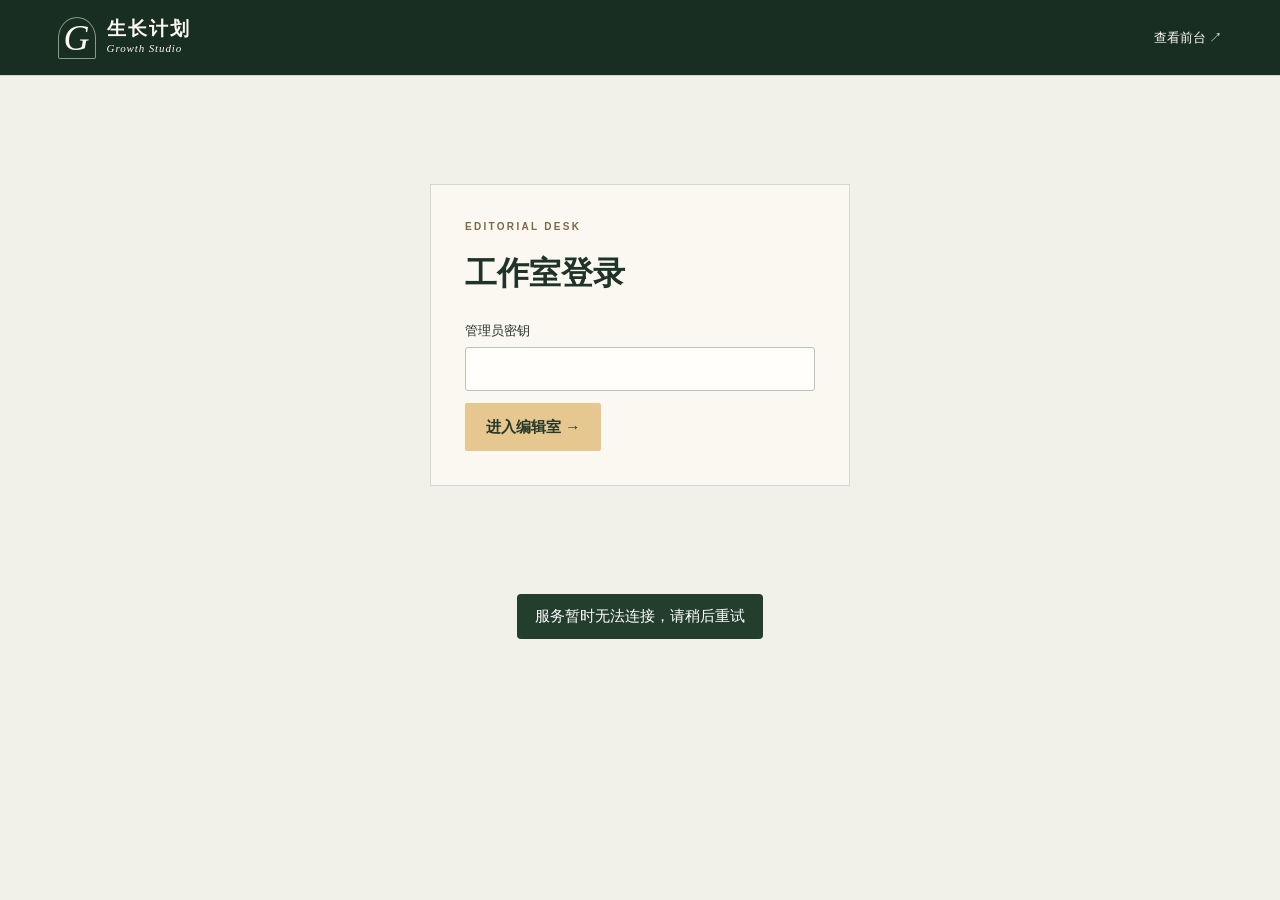
==== admin.html @ 2a1917c1 "Build the editorial site, D1-backed CMS and product delivery" ====
<!doctype html><html lang="zh-CN"><head><meta charset="utf-8"><meta name="viewport" content="width=device-width,initial-scale=1"><meta name="robots" content="noindex"><meta name="referrer" content="no-referrer"><title>编辑室 · 生长计划</title><link rel="stylesheet" href="style.css"><script>if(location.hostname==='mengxianying.github.io')location.replace('https://growth-studio-atlas.pages.dev/admin.html')</script><script type="module" src="admin.js"></script></head>
<body class="admin"><header class="mast"><div class="wrap bar"><a href="./" class="wordmark"><i>G</i><span>生长计划<small>Growth Studio</small></span></a><a href="./">查看前台 ↗</a></div></header><main class="wrap"><section id="login"><p class="overline">EDITORIAL DESK</p><h1>工作室登录</h1><form id="login-form"><label>管理员密钥<input name="key" type="password" required autocomplete="current-password"></label><button class="gold-button">进入编辑室 →</button></form></section><div class="workspace" id="workspace" hidden><aside><strong>编辑室</strong><nav id="sections"></nav><button id="logout">退出登录</button></aside><section class="desk"><div id="panel"></div></section></div><p id="message" role="status"></p></main><dialog id="edit"><button class="close" type="button" aria-label="关闭编辑器">×</button><div id="editor"></div></dialog></body></html>
---- style.css ----
:root{--paper:#faf8f1;--ink:#203329;--muted:#687269;--line:#d7d8ca;--gold:#e5c78f;--forest:#182e23;--serif:"Baskervville","Songti SC","STSong","Noto Serif CJK SC",Georgia,serif;--sans:"DM Sans","PingFang SC","Microsoft YaHei",sans-serif;color-scheme:light}
*{box-sizing:border-box}html{scroll-behavior:smooth;scroll-padding-top:80px}body{margin:0;background:var(--paper);color:var(--ink);font:15px/1.65 var(--sans)}button,input,select,textarea{font:inherit;color:inherit}button,a,input,select,textarea{touch-action:manipulation}button,a{cursor:pointer}a{color:inherit;text-decoration:none}button{border:1px solid var(--line);background:var(--paper);padding:.55rem 1rem;border-radius:3px}a:focus-visible,button:focus-visible,input:focus-visible,select:focus-visible,textarea:focus-visible{outline:3px solid #b8883d;outline-offset:3px}[hidden]{display:none!important}.wrap{width:min(1240px,calc(100% - 9vw));margin:auto}.mast{background:var(--paper);position:sticky;top:0;z-index:5;border-bottom:1px solid var(--line)}.bar{height:75px;display:flex;justify-content:space-between;align-items:center;gap:1.1rem}.wordmark{display:inline-flex;align-items:center;gap:11px}.wordmark i{width:38px;height:42px;border:1px solid #8c9987;border-radius:50% 50% 2px 2px;text-align:center;font:italic 36px/41px Georgia,serif}.wordmark span{font:bold 19px/1.2 var(--serif);letter-spacing:2px}.wordmark small{display:block;font:italic 11px/1.4 Georgia,serif;letter-spacing:.08em}.bar nav{display:flex;gap:2rem}.bar nav a,.search-link,.admin .bar>a:last-child{font-size:13px}.bar a:hover,.inline-link:hover{color:#906320}.hero{position:relative;background:#17281b;color:#fff9e8;isolation:isolate;overflow:hidden}.hero-photo{position:absolute;inset:0;height:100%;width:100%;object-fit:cover;object-position:60% 48%;z-index:-2}.hero:before{content:"";position:absolute;inset:0;background:linear-gradient(90deg,#102419ed 0%,#142c1ebd 32%,#142c1e20 73%),linear-gradient(0deg,#14251973,transparent 45%);z-index:-1}.hero-layout{min-height:clamp(490px,45vw,650px);display:flex;align-items:center;justify-content:space-between;padding-block:55px;gap:2rem}.overline{font:600 10px/1.6 var(--sans);letter-spacing:.23em;margin:0 0 12px;color:#7d6846}.overline.light{color:#edd5a7}.hero h1{font:500 clamp(46px,5.5vw,82px)/1.16 var(--serif);letter-spacing:.02em;margin:18px 0 20px}.hero h1 em{color:#efd8a9;font-style:normal}.intro{color:#edf0e2;line-height:1.9;letter-spacing:.06em}.gold-button{display:inline-flex;align-items:center;justify-content:center;gap:32px;background:var(--gold);color:#26382a;font-weight:650;border:0;border-radius:2px;padding:12px 21px}.hero .gold-button{margin-top:10px}.gold-button:hover{background:#eed5a5}.hero-index{border-top:1px solid #efe8ccaa;align-self:end;min-width:170px;padding-top:12px}.hero-index small,.hero-index span{display:block}.hero-index small{color:#ead6b1;font-size:11px}.block{padding-block:76px}.section-head{display:flex;align-items:end;justify-content:space-between;gap:15px;margin-bottom:28px}h1,h2,h3{font-family:var(--serif);overflow-wrap:anywhere}.section-head h2,.desk h1{font-weight:550;font-size:clamp(30px,3.2vw,47px);margin:0;line-height:1.22}.section-head .overline{margin-bottom:7px}.inline-link{font-size:13px;border-bottom:1px solid #929e8b}.project-grid{display:grid;grid-template-columns:repeat(3,minmax(0,1fr));gap:25px}.project-card figure{aspect-ratio:1.83;margin:0 0 18px;background:#dcdacb;overflow:hidden}.project-card img,.resource img{width:100%;height:100%;object-fit:cover;transition:transform .4s}.project-card:hover img{transform:scale(1.035)}.project-card h3,.resource h3{font-size:22px;line-height:1.35;margin:7px 0 6px}.project-card b{float:right;font:normal 16px var(--sans);color:#877143}.project-card small,.resource small,.journal small,#detail>small{color:#78603a;font-size:11px;letter-spacing:.08em}.project-card p,.resource p{margin:4px 0;color:var(--muted);font-size:14px}.paper{background:#ebece1;border-block:1px solid var(--line)}.editorial{display:grid;grid-template-columns:1fr 2fr;gap:4%;padding-block:70px}.editorial .section-head{align-self:start}.journal a,.index-list a{border-top:1px solid #bcc4b6;display:grid;align-items:center;gap:17px;padding:17px 0;grid-template-columns:75px 1fr 1em}.journal h3{font-size:19px;font-weight:550;line-height:1.55;margin:0}.journal a:hover,.index-list a:hover{color:#916525}.resource-grid{display:grid;grid-template-columns:repeat(2,minmax(0,1fr));gap:24px}.resource{display:grid;grid-template-columns:34% 1fr;border:1px solid var(--line);background:#f5f2e8;overflow:hidden}.resource img{min-height:185px}.resource>div{padding:24px}.resource b{display:block;margin-top:14px;font-size:12px}.library{border-top:1px solid var(--line)}input,select,textarea{border:1px solid #bbc4b7;background:#fffefa;border-radius:3px;padding:10px 12px;min-width:0;max-width:100%}textarea{resize:vertical}.controls{display:flex;gap:10px;margin-bottom:22px;flex-wrap:wrap}.controls input{flex:1;min-width:180px}.index-list{display:grid;grid-template-columns:repeat(2,minmax(0,1fr));column-gap:35px}.index-list a{grid-template-columns:35px 1fr 1em;font-size:13px}.index-list small{color:var(--muted)}footer{padding:55px 0;background:var(--forest);color:#f5f0dc}footer>.wrap{display:flex;gap:30px;justify-content:space-between;align-items:start}footer strong{font:26px var(--serif)}footer p{color:#bbc7b9;max-width:560px;font-size:13px}footer a{white-space:nowrap;font-size:13px;border-bottom:1px solid #85937c}dialog{width:min(680px,94vw);max-height:86vh;margin:auto;padding:38px;border:1px solid var(--line);background:var(--paper);color:var(--ink);border-radius:7px;box-shadow:0 20px 90px #10211766}dialog::backdrop{background:#13271ec9}.close{position:sticky;float:right;top:0;z-index:1;background:var(--paper);border-radius:50%;font:24px/1 var(--sans);padding:5px 9px}#detail h2,#editor h2{font-size:32px;line-height:1.3;margin:16px 0}.lead{color:var(--muted)}#detail>img{width:100%;max-height:290px;object-fit:cover;margin:8px 0}.prose{white-space:pre-wrap;overflow-wrap:anywhere;line-height:2;margin:18px 0}.admin{background:#f2f1e9}.admin .mast{background:var(--forest);color:var(--paper)}#login{max-width:420px;margin:12vh auto;background:var(--paper);border:1px solid var(--line);padding:34px}#login h1{font-size:32px;margin:0 0 20px}.admin label{display:grid;gap:6px;font-size:13px;margin:12px 0}.admin label input,.admin label textarea,.admin label select{width:100%}.workspace{display:grid;grid-template-columns:175px minmax(0,1fr);gap:4vw;min-height:75vh;padding:50px 0}.workspace aside{border-right:1px solid var(--line);padding-right:22px}.workspace aside strong{font:24px var(--serif)}#sections{display:grid;margin:24px 0}#sections button{border:0;border-bottom:1px solid var(--line);text-align:left;background:transparent;padding:11px}#sections [aria-current=page]{background:#dbe1d1;font-weight:700}.metrics{display:grid;grid-template-columns:repeat(auto-fit,minmax(100px,1fr));background:var(--forest);color:var(--paper);padding:20px;gap:16px}.metrics small,.row small{display:block}.metrics small{color:#c4ccbc}.metrics b{display:block;font:34px/1.5 Georgia,serif;color:var(--gold)}.desk h2{font-size:22px;margin:30px 0 12px}.row{display:flex;align-items:center;gap:14px;border-bottom:1px solid var(--line);padding:14px 0}.row>div:first-child,.row>strong:first-child{flex:1;min-width:0;overflow-wrap:anywhere}.row small,.muted{color:var(--muted);font-size:12px}.row button{font-size:12px}.badge{padding:3px 9px;background:#e9ddc5;color:#715a32;font-size:11px;border-radius:20px}.badge.on{background:#dde9d8;color:#34563e}.form-grid{display:grid;grid-template-columns:1fr 1fr;gap:12px}#message:not(:empty){position:sticky;bottom:15px;background:#243e2d;color:white;border-radius:4px;padding:10px 18px;width:fit-content;margin-inline:auto}#edit-message{color:#84612d}button:disabled{opacity:.55;cursor:wait}
@media(max-width:700px){.wrap{width:calc(100% - 36px)}.bar{height:63px;gap:8px}.bar nav{gap:12px}.bar nav a{font-size:12px}.wordmark{gap:6px}.wordmark i{width:27px;height:32px;font-size:26px;line-height:30px}.wordmark span{font-size:15px}.wordmark small{font-size:9px}.search-link{font-size:21px}.search-link span{display:none}.hero-layout{align-items:start;flex-direction:column;min-height:490px;padding-block:45px 22px}.hero-index{align-self:end;min-width:140px;font-size:13px}.hero-photo{object-position:65% center}.hero h1{font-size:clamp(42px,10vw,60px)}.intro{font-size:14px}.block,.editorial{padding-block:43px}.project-grid,.editorial,.resource-grid,.index-list{grid-template-columns:1fr}.project-grid{gap:28px}.journal a{gap:10px;grid-template-columns:56px 1fr 1em}.journal h3{font-size:17px}.resource>div{padding:15px}.resource h3,.project-card h3{font-size:20px}.controls input{width:100%;flex-basis:100%}.controls select{flex:1}.section-head{margin-bottom:20px}.workspace{display:block;padding:18px 0}.workspace aside{border:0;padding:0}.workspace aside>strong{display:none}#sections{display:flex;overflow:auto;margin:0 0 10px}#sections button{white-space:nowrap}.desk{margin-top:20px}.desk h1{font-size:26px}.order-row{flex-wrap:wrap}.metrics{grid-template-columns:repeat(2,1fr)}.row{gap:7px}.row strong{font-size:14px}dialog{padding:22px}.form-grid{grid-template-columns:1fr}footer>.wrap{flex-direction:column}.gold-button{font-size:14px}}@media(prefers-reduced-motion:reduce){*{scroll-behavior:auto!important;transition:none!important}}
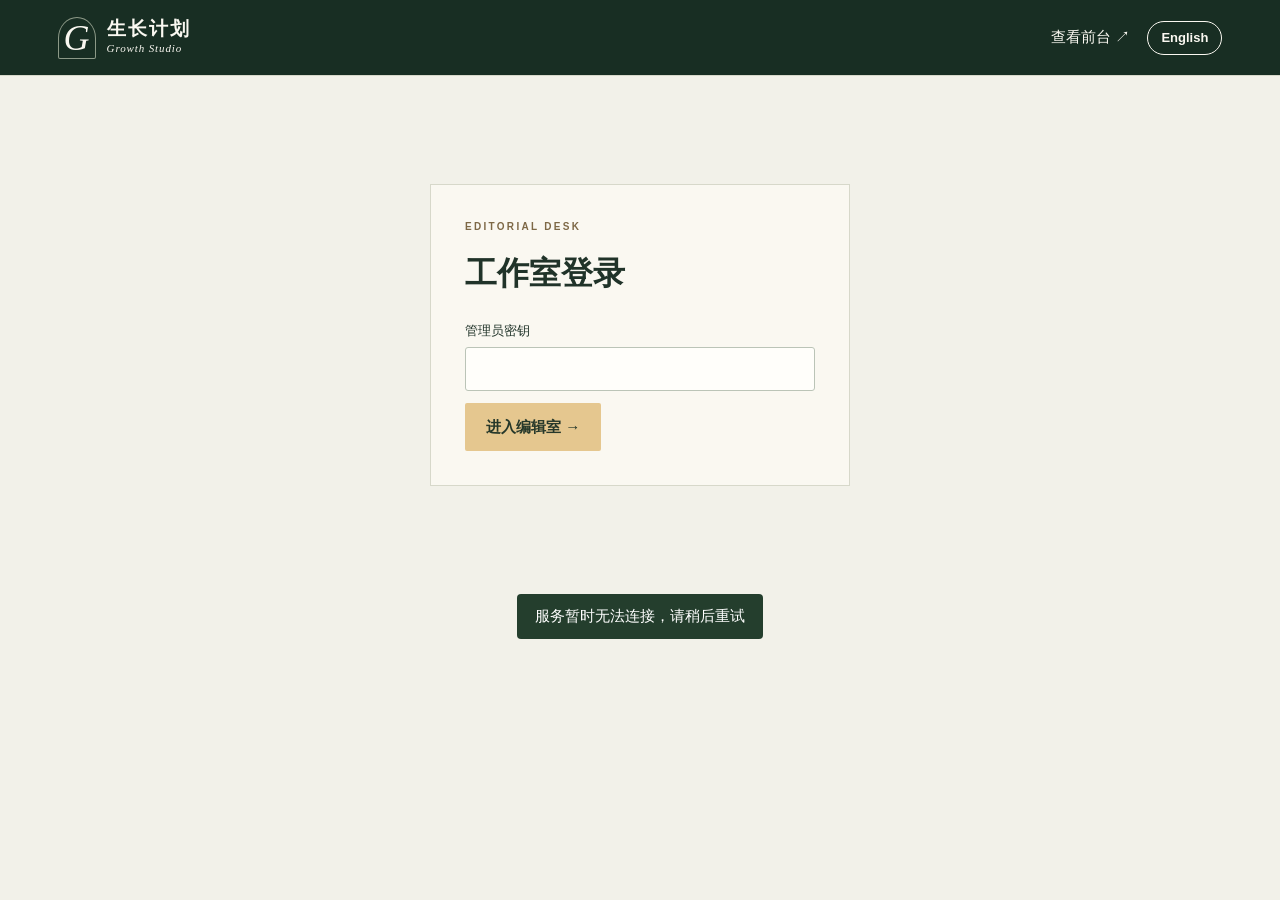
==== commit d505c728: "Add English edition and bilingual publishing" ====
--- a/admin.html
+++ b/admin.html
@@ -1,2 +1,2 @@
-<!doctype html><html lang="zh-CN"><head><meta charset="utf-8"><meta name="viewport" content="width=device-width,initial-scale=1"><meta name="robots" content="noindex"><meta name="referrer" content="no-referrer"><title>编辑室 · 生长计划</title><link rel="stylesheet" href="style.css"><script>if(location.hostname==='mengxianying.github.io')location.replace('https://growth-studio-atlas.pages.dev/admin.html')</script><script type="module" src="admin.js"></script></head>
-<body class="admin"><header class="mast"><div class="wrap bar"><a href="./" class="wordmark"><i>G</i><span>生长计划<small>Growth Studio</small></span></a><a href="./">查看前台 ↗</a></div></header><main class="wrap"><section id="login"><p class="overline">EDITORIAL DESK</p><h1>工作室登录</h1><form id="login-form"><label>管理员密钥<input name="key" type="password" required autocomplete="current-password"></label><button class="gold-button">进入编辑室 →</button></form></section><div class="workspace" id="workspace" hidden><aside><strong>编辑室</strong><nav id="sections"></nav><button id="logout">退出登录</button></aside><section class="desk"><div id="panel"></div></section></div><p id="message" role="status"></p></main><dialog id="edit"><button class="close" type="button" aria-label="关闭编辑器">×</button><div id="editor"></div></dialog></body></html>
+<!doctype html><html lang="zh-CN"><head><meta charset="utf-8"><meta name="viewport" content="width=device-width,initial-scale=1"><meta name="robots" content="noindex"><meta name="referrer" content="no-referrer"><title>编辑室 · 生长计划</title><link rel="stylesheet" href="style.css"><script src="language.js"></script><script type="module" src="admin.js"></script></head>
+<body class="admin"><header class="mast"><div class="wrap bar"><a href="./" class="wordmark"><i>G</i><span>生长计划<small>Growth Studio</small></span></a><a href="./">查看前台 ↗</a><a class="lang-switch" data-language-switch href="?lang=en" lang="en" hreflang="en">English</a></div></header><main class="wrap"><section id="login"><p class="overline">EDITORIAL DESK</p><h1>工作室登录</h1><form id="login-form"><label>管理员密钥<input name="key" type="password" required autocomplete="current-password"></label><button class="gold-button">进入编辑室 →</button></form></section><div class="workspace" id="workspace" hidden><aside><strong>编辑室</strong><nav id="sections"></nav><button id="logout">退出登录</button></aside><section class="desk"><div id="panel"></div></section></div><p id="message" role="status"></p></main><dialog id="edit"><button class="close" type="button" aria-label="关闭编辑器">×</button><div id="editor"></div></dialog></body></html>
--- a/style.css
+++ b/style.css
@@ -1,3 +1,7 @@
 :root{--paper:#faf8f1;--ink:#203329;--muted:#687269;--line:#d7d8ca;--gold:#e5c78f;--forest:#182e23;--serif:"Baskervville","Songti SC","STSong","Noto Serif CJK SC",Georgia,serif;--sans:"DM Sans","PingFang SC","Microsoft YaHei",sans-serif;color-scheme:light}
 *{box-sizing:border-box}html{scroll-behavior:smooth;scroll-padding-top:80px}body{margin:0;background:var(--paper);color:var(--ink);font:15px/1.65 var(--sans)}button,input,select,textarea{font:inherit;color:inherit}button,a,input,select,textarea{touch-action:manipulation}button,a{cursor:pointer}a{color:inherit;text-decoration:none}button{border:1px solid var(--line);background:var(--paper);padding:.55rem 1rem;border-radius:3px}a:focus-visible,button:focus-visible,input:focus-visible,select:focus-visible,textarea:focus-visible{outline:3px solid #b8883d;outline-offset:3px}[hidden]{display:none!important}.wrap{width:min(1240px,calc(100% - 9vw));margin:auto}.mast{background:var(--paper);position:sticky;top:0;z-index:5;border-bottom:1px solid var(--line)}.bar{height:75px;display:flex;justify-content:space-between;align-items:center;gap:1.1rem}.wordmark{display:inline-flex;align-items:center;gap:11px}.wordmark i{width:38px;height:42px;border:1px solid #8c9987;border-radius:50% 50% 2px 2px;text-align:center;font:italic 36px/41px Georgia,serif}.wordmark span{font:bold 19px/1.2 var(--serif);letter-spacing:2px}.wordmark small{display:block;font:italic 11px/1.4 Georgia,serif;letter-spacing:.08em}.bar nav{display:flex;gap:2rem}.bar nav a,.search-link,.admin .bar>a:last-child{font-size:13px}.bar a:hover,.inline-link:hover{color:#906320}.hero{position:relative;background:#17281b;color:#fff9e8;isolation:isolate;overflow:hidden}.hero-photo{position:absolute;inset:0;height:100%;width:100%;object-fit:cover;object-position:60% 48%;z-index:-2}.hero:before{content:"";position:absolute;inset:0;background:linear-gradient(90deg,#102419ed 0%,#142c1ebd 32%,#142c1e20 73%),linear-gradient(0deg,#14251973,transparent 45%);z-index:-1}.hero-layout{min-height:clamp(490px,45vw,650px);display:flex;align-items:center;justify-content:space-between;padding-block:55px;gap:2rem}.overline{font:600 10px/1.6 var(--sans);letter-spacing:.23em;margin:0 0 12px;color:#7d6846}.overline.light{color:#edd5a7}.hero h1{font:500 clamp(46px,5.5vw,82px)/1.16 var(--serif);letter-spacing:.02em;margin:18px 0 20px}.hero h1 em{color:#efd8a9;font-style:normal}.intro{color:#edf0e2;line-height:1.9;letter-spacing:.06em}.gold-button{display:inline-flex;align-items:center;justify-content:center;gap:32px;background:var(--gold);color:#26382a;font-weight:650;border:0;border-radius:2px;padding:12px 21px}.hero .gold-button{margin-top:10px}.gold-button:hover{background:#eed5a5}.hero-index{border-top:1px solid #efe8ccaa;align-self:end;min-width:170px;padding-top:12px}.hero-index small,.hero-index span{display:block}.hero-index small{color:#ead6b1;font-size:11px}.block{padding-block:76px}.section-head{display:flex;align-items:end;justify-content:space-between;gap:15px;margin-bottom:28px}h1,h2,h3{font-family:var(--serif);overflow-wrap:anywhere}.section-head h2,.desk h1{font-weight:550;font-size:clamp(30px,3.2vw,47px);margin:0;line-height:1.22}.section-head .overline{margin-bottom:7px}.inline-link{font-size:13px;border-bottom:1px solid #929e8b}.project-grid{display:grid;grid-template-columns:repeat(3,minmax(0,1fr));gap:25px}.project-card figure{aspect-ratio:1.83;margin:0 0 18px;background:#dcdacb;overflow:hidden}.project-card img,.resource img{width:100%;height:100%;object-fit:cover;transition:transform .4s}.project-card:hover img{transform:scale(1.035)}.project-card h3,.resource h3{font-size:22px;line-height:1.35;margin:7px 0 6px}.project-card b{float:right;font:normal 16px var(--sans);color:#877143}.project-card small,.resource small,.journal small,#detail>small{color:#78603a;font-size:11px;letter-spacing:.08em}.project-card p,.resource p{margin:4px 0;color:var(--muted);font-size:14px}.paper{background:#ebece1;border-block:1px solid var(--line)}.editorial{display:grid;grid-template-columns:1fr 2fr;gap:4%;padding-block:70px}.editorial .section-head{align-self:start}.journal a,.index-list a{border-top:1px solid #bcc4b6;display:grid;align-items:center;gap:17px;padding:17px 0;grid-template-columns:75px 1fr 1em}.journal h3{font-size:19px;font-weight:550;line-height:1.55;margin:0}.journal a:hover,.index-list a:hover{color:#916525}.resource-grid{display:grid;grid-template-columns:repeat(2,minmax(0,1fr));gap:24px}.resource{display:grid;grid-template-columns:34% 1fr;border:1px solid var(--line);background:#f5f2e8;overflow:hidden}.resource img{min-height:185px}.resource>div{padding:24px}.resource b{display:block;margin-top:14px;font-size:12px}.library{border-top:1px solid var(--line)}input,select,textarea{border:1px solid #bbc4b7;background:#fffefa;border-radius:3px;padding:10px 12px;min-width:0;max-width:100%}textarea{resize:vertical}.controls{display:flex;gap:10px;margin-bottom:22px;flex-wrap:wrap}.controls input{flex:1;min-width:180px}.index-list{display:grid;grid-template-columns:repeat(2,minmax(0,1fr));column-gap:35px}.index-list a{grid-template-columns:35px 1fr 1em;font-size:13px}.index-list small{color:var(--muted)}footer{padding:55px 0;background:var(--forest);color:#f5f0dc}footer>.wrap{display:flex;gap:30px;justify-content:space-between;align-items:start}footer strong{font:26px var(--serif)}footer p{color:#bbc7b9;max-width:560px;font-size:13px}footer a{white-space:nowrap;font-size:13px;border-bottom:1px solid #85937c}dialog{width:min(680px,94vw);max-height:86vh;margin:auto;padding:38px;border:1px solid var(--line);background:var(--paper);color:var(--ink);border-radius:7px;box-shadow:0 20px 90px #10211766}dialog::backdrop{background:#13271ec9}.close{position:sticky;float:right;top:0;z-index:1;background:var(--paper);border-radius:50%;font:24px/1 var(--sans);padding:5px 9px}#detail h2,#editor h2{font-size:32px;line-height:1.3;margin:16px 0}.lead{color:var(--muted)}#detail>img{width:100%;max-height:290px;object-fit:cover;margin:8px 0}.prose{white-space:pre-wrap;overflow-wrap:anywhere;line-height:2;margin:18px 0}.admin{background:#f2f1e9}.admin .mast{background:var(--forest);color:var(--paper)}#login{max-width:420px;margin:12vh auto;background:var(--paper);border:1px solid var(--line);padding:34px}#login h1{font-size:32px;margin:0 0 20px}.admin label{display:grid;gap:6px;font-size:13px;margin:12px 0}.admin label input,.admin label textarea,.admin label select{width:100%}.workspace{display:grid;grid-template-columns:175px minmax(0,1fr);gap:4vw;min-height:75vh;padding:50px 0}.workspace aside{border-right:1px solid var(--line);padding-right:22px}.workspace aside strong{font:24px var(--serif)}#sections{display:grid;margin:24px 0}#sections button{border:0;border-bottom:1px solid var(--line);text-align:left;background:transparent;padding:11px}#sections [aria-current=page]{background:#dbe1d1;font-weight:700}.metrics{display:grid;grid-template-columns:repeat(auto-fit,minmax(100px,1fr));background:var(--forest);color:var(--paper);padding:20px;gap:16px}.metrics small,.row small{display:block}.metrics small{color:#c4ccbc}.metrics b{display:block;font:34px/1.5 Georgia,serif;color:var(--gold)}.desk h2{font-size:22px;margin:30px 0 12px}.row{display:flex;align-items:center;gap:14px;border-bottom:1px solid var(--line);padding:14px 0}.row>div:first-child,.row>strong:first-child{flex:1;min-width:0;overflow-wrap:anywhere}.row small,.muted{color:var(--muted);font-size:12px}.row button{font-size:12px}.badge{padding:3px 9px;background:#e9ddc5;color:#715a32;font-size:11px;border-radius:20px}.badge.on{background:#dde9d8;color:#34563e}.form-grid{display:grid;grid-template-columns:1fr 1fr;gap:12px}#message:not(:empty){position:sticky;bottom:15px;background:#243e2d;color:white;border-radius:4px;padding:10px 18px;width:fit-content;margin-inline:auto}#edit-message{color:#84612d}button:disabled{opacity:.55;cursor:wait}
 @media(max-width:700px){.wrap{width:calc(100% - 36px)}.bar{height:63px;gap:8px}.bar nav{gap:12px}.bar nav a{font-size:12px}.wordmark{gap:6px}.wordmark i{width:27px;height:32px;font-size:26px;line-height:30px}.wordmark span{font-size:15px}.wordmark small{font-size:9px}.search-link{font-size:21px}.search-link span{display:none}.hero-layout{align-items:start;flex-direction:column;min-height:490px;padding-block:45px 22px}.hero-index{align-self:end;min-width:140px;font-size:13px}.hero-photo{object-position:65% center}.hero h1{font-size:clamp(42px,10vw,60px)}.intro{font-size:14px}.block,.editorial{padding-block:43px}.project-grid,.editorial,.resource-grid,.index-list{grid-template-columns:1fr}.project-grid{gap:28px}.journal a{gap:10px;grid-template-columns:56px 1fr 1em}.journal h3{font-size:17px}.resource>div{padding:15px}.resource h3,.project-card h3{font-size:20px}.controls input{width:100%;flex-basis:100%}.controls select{flex:1}.section-head{margin-bottom:20px}.workspace{display:block;padding:18px 0}.workspace aside{border:0;padding:0}.workspace aside>strong{display:none}#sections{display:flex;overflow:auto;margin:0 0 10px}#sections button{white-space:nowrap}.desk{margin-top:20px}.desk h1{font-size:26px}.order-row{flex-wrap:wrap}.metrics{grid-template-columns:repeat(2,1fr)}.row{gap:7px}.row strong{font-size:14px}dialog{padding:22px}.form-grid{grid-template-columns:1fr}footer>.wrap{flex-direction:column}.gold-button{font-size:14px}}@media(prefers-reduced-motion:reduce){*{scroll-behavior:auto!important;transition:none!important}}
+.lang-switch{display:inline-flex;align-items:center;justify-content:center;border:1px solid currentColor;border-radius:24px;min-height:34px;padding:3px 13px;font:600 13px/1.2 var(--sans);white-space:nowrap}.bar nav{margin-inline:auto}.dialog-lang{margin:0 0 15px}.translation-fields{border:1px solid var(--line);padding:5px 16px 12px;margin:20px 0}.translation-fields legend{padding:0 6px}.admin .bar>.wordmark{margin-right:auto}html:lang(en) .hero h1{font-size:clamp(44px,5.4vw,82px);letter-spacing:-.03em}html:lang(en) .wordmark span{letter-spacing:0}html:lang(en) .journal a{grid-template-columns:105px 1fr 1em}html:lang(en) .index-list a{grid-template-columns:50px 1fr 1em}
+@media(max-width:640px){.bar{gap:8px}.bar nav{gap:10px}.lang-switch{font-size:12px;padding-inline:9px}html:lang(en) .bar nav a{font-size:12px}html:lang(en) .hero h1{font-size:clamp(40px,9vw,58px)}html:lang(en) .journal a{grid-template-columns:72px 1fr 1em}html:lang(en) .bar .wordmark i{display:none}}
+@media(max-width:520px){.mast .wrap{width:calc(100% - 24px)}.bar nav a[href="#resources"]{display:none}.bar .search-link{margin-left:auto}.bar nav{margin:0}.admin .bar{flex-wrap:wrap}.lang-switch{min-height:36px}}
+@media(max-width:520px){.mast .bar:has(nav){height:auto;display:grid;grid-template-columns:minmax(0,1fr) auto auto;gap:4px 14px;padding-block:8px 6px}.bar:has(nav) nav{grid-column:1/-1;grid-row:2;justify-content:space-between;gap:12px}.bar nav a[href="#resources"]{display:inline}.bar:has(nav) .search-link{grid-column:2;grid-row:1}.bar:has(nav)>.lang-switch{grid-column:3;grid-row:1}}
